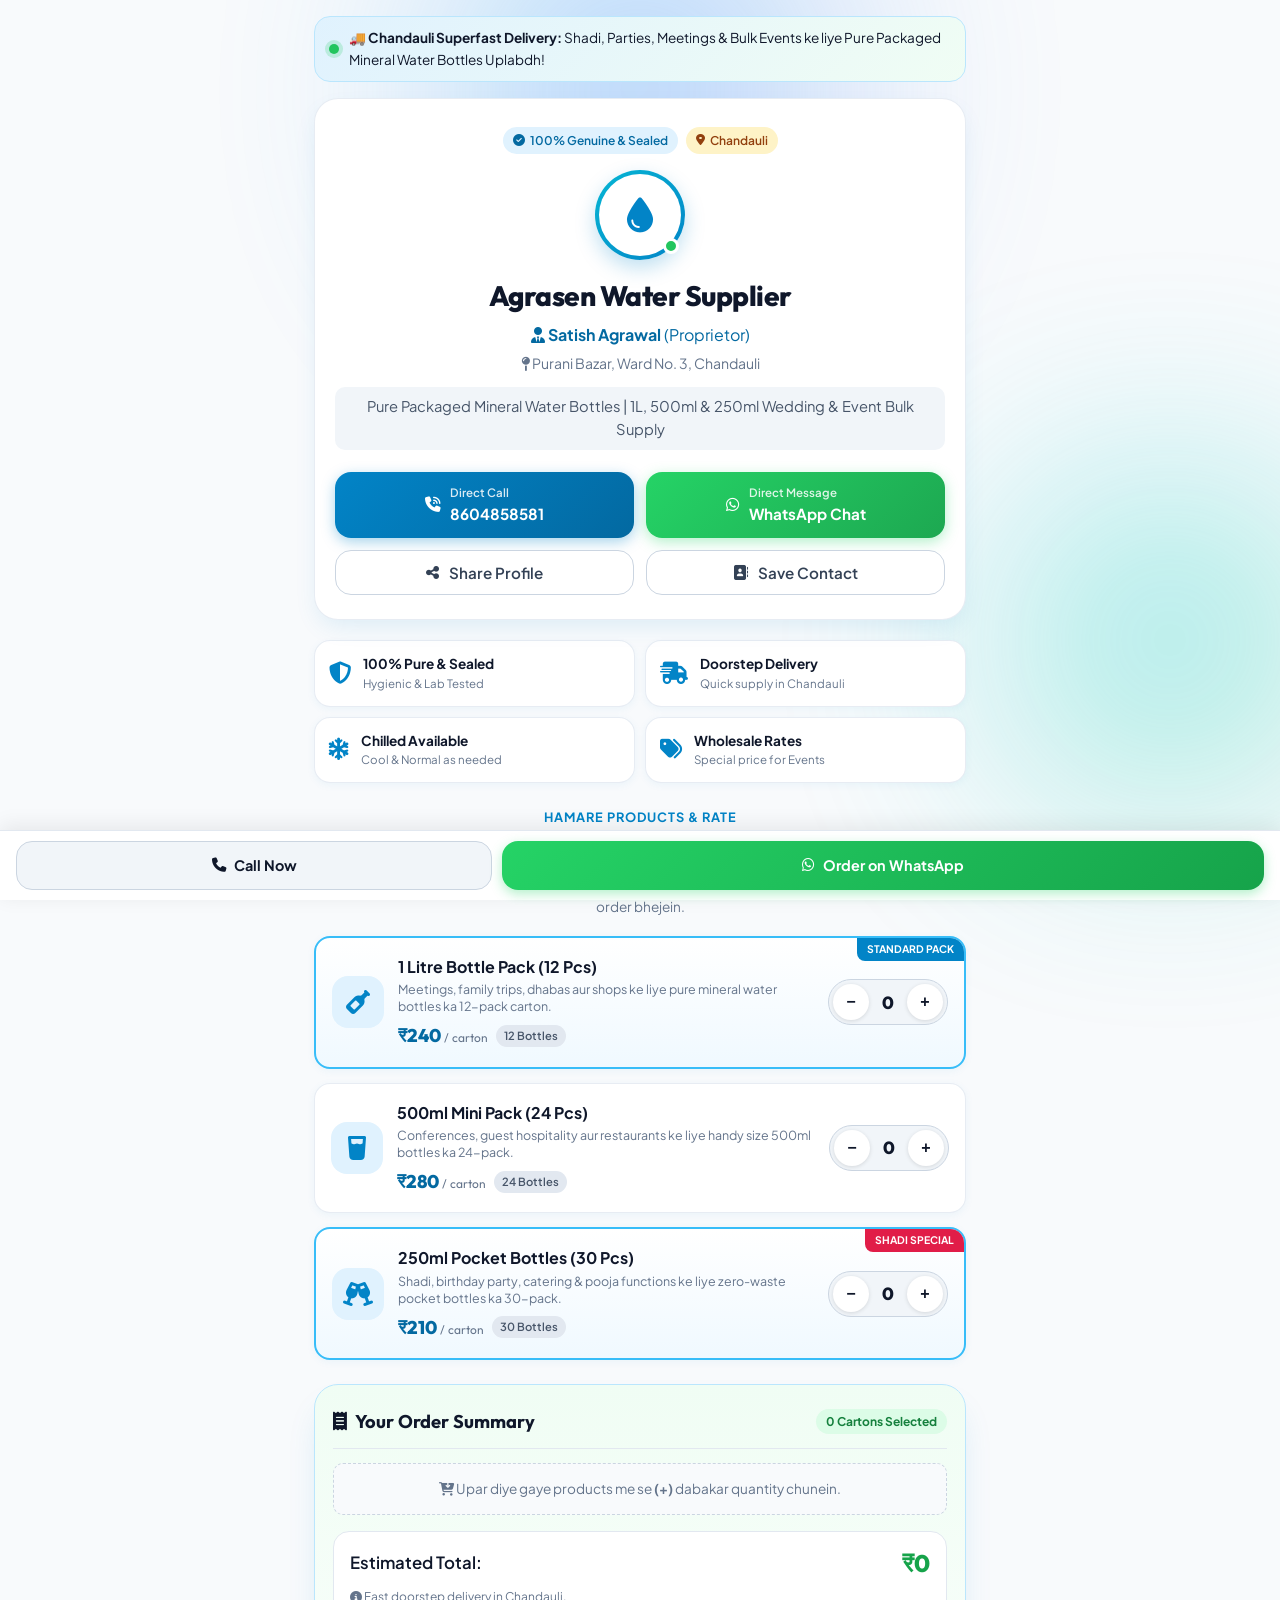
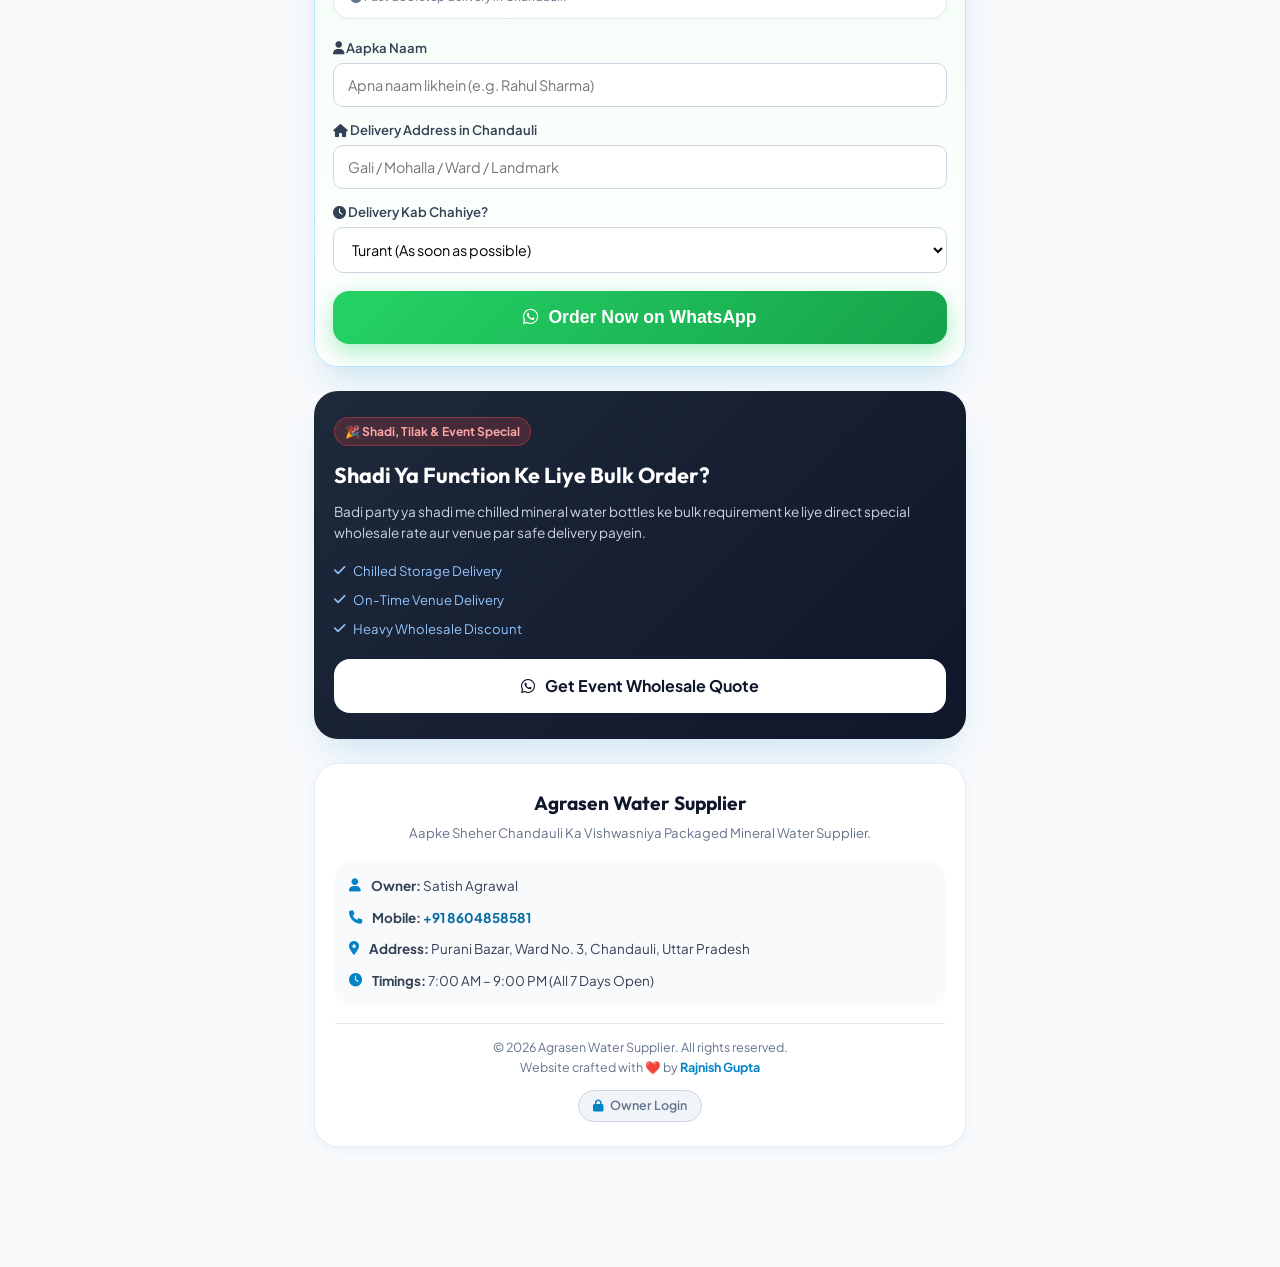
==== index.html @ 957b8730 "Add files via upload" ====
<!DOCTYPE html>
<html lang="hi">
<head>
  <meta charset="UTF-8">
  <meta name="viewport" content="width=device-width, initial-scale=1.0">
  <title>Agrasen Water Supplier | Pure & Packaged Mineral Water Delivery in Chandauli</title>
  
  <!-- SEO & Social Sharing Metadata -->
  <meta name="description" content="Agrasen Water Supplier (Satish Agrawal) - 1L, 500ml & 250ml Mineral Water bottles for Home, Office, Weddings & Events in Chandauli. Fastest Doorstep Delivery.">
  <meta property="og:title" content="Agrasen Water Supplier - Chandauli">
  <meta property="og:description" content="Order Event & Party Pack Mineral Water Bottles in 1-Click via WhatsApp. Fast Delivery in Chandauli (Purani Bazar).">
  <meta property="og:type" content="website">

  <!-- Google Fonts & Font Awesome Icons -->
  <link rel="preconnect" href="https://fonts.googleapis.com">
  <link rel="preconnect" href="https://fonts.gstatic.com" crossorigin>
  <link href="https://fonts.googleapis.com/css2?family=Outfit:wght@300;400;500;600;700;800&family=Plus+Jakarta+Sans:wght@400;500;600;700&display=swap" rel="stylesheet">
  <link rel="stylesheet" href="https://cdnjs.cloudflare.com/ajax/libs/font-awesome/6.4.0/css/all.min.css">

  <style>
    /* ===================================================================
       Agrasen Water Supplier - Embedded Complete Design System
       =================================================================== */
    :root {
      --primary-blue: #0284c7;
      --primary-dark: #0369a1;
      --accent-cyan: #06b6d4;
      --accent-light: #e0f2fe;
      --accent-green: #25d366;
      --accent-green-dark: #1da851;
      --text-dark: #0f172a;
      --text-muted: #64748b;
      --bg-main: #f8fafc;
      --card-bg: #ffffff;
      --border-light: rgba(226, 232, 240, 0.8);
      --shadow-sm: 0 2px 8px rgba(2, 132, 199, 0.06);
      --shadow-md: 0 10px 25px -5px rgba(2, 132, 199, 0.12);
      --shadow-lg: 0 20px 35px -10px rgba(2, 132, 199, 0.18);
      --radius-sm: 10px;
      --radius-md: 16px;
      --radius-lg: 24px;
      --radius-full: 9999px;
      --font-heading: 'Outfit', sans-serif;
      --font-body: 'Plus Jakarta Sans', sans-serif;
    }

    * {
      margin: 0;
      padding: 0;
      box-sizing: border-box;
      -webkit-tap-highlight-color: transparent;
    }

    body {
      font-family: var(--font-body);
      background-color: var(--bg-main);
      color: var(--text-dark);
      line-height: 1.6;
      overflow-x: hidden;
      position: relative;
      padding-bottom: 80px;
    }

    .bg-glow {
      position: fixed;
      border-radius: 50%;
      filter: blur(120px);
      z-index: -1;
      opacity: 0.45;
      pointer-events: none;
    }
    .glow-1 {
      width: 380px;
      height: 380px;
      background: linear-gradient(135deg, #38bdf8, #818cf8);
      top: -100px;
      left: 50%;
      transform: translateX(-50%);
    }
    .glow-2 {
      width: 320px;
      height: 320px;
      background: linear-gradient(135deg, #22d3ee, #34d399);
      bottom: 100px;
      right: -50px;
    }

    .page-wrapper {
      max-width: 680px;
      margin: 0 auto;
      padding: 16px 14px 40px;
    }

    /* Top Announcement Banner */
    .promo-top-bar {
      display: flex;
      align-items: center;
      gap: 10px;
      background: linear-gradient(135deg, #e0f2fe, #f0fdf4);
      border: 1px solid #bae6fd;
      padding: 10px 14px;
      border-radius: var(--radius-md);
      margin-bottom: 16px;
      font-size: 0.85rem;
      color: var(--text-dark);
    }
    .live-dot {
      width: 10px;
      height: 10px;
      background-color: #22c55e;
      border-radius: 50%;
      display: inline-block;
      flex-shrink: 0;
      box-shadow: 0 0 0 4px rgba(34, 197, 94, 0.2);
      animation: pulseDot 2s infinite;
    }
    @keyframes pulseDot {
      0%, 100% { transform: scale(1); opacity: 1; }
      50% { transform: scale(1.3); opacity: 0.7; }
    }

    /* Profile Card (Hero) */
    .profile-card {
      background: var(--card-bg);
      border-radius: var(--radius-lg);
      padding: 28px 20px 24px;
      text-align: center;
      box-shadow: var(--shadow-md);
      border: 1px solid var(--border-light);
      position: relative;
      margin-bottom: 20px;
    }

    .profile-badge-row {
      display: flex;
      justify-content: center;
      gap: 8px;
      flex-wrap: wrap;
      margin-bottom: 16px;
    }
    .tag-badge {
      font-size: 0.75rem;
      font-weight: 600;
      padding: 4px 10px;
      border-radius: var(--radius-full);
      display: inline-flex;
      align-items: center;
      gap: 5px;
    }
    .verified-tag {
      background-color: #e0f2fe;
      color: var(--primary-dark);
    }
    .location-tag {
      background-color: #fef3c7;
      color: #92400e;
    }

    .brand-avatar-container {
      position: relative;
      display: inline-block;
      margin-bottom: 14px;
    }
    .avatar-ring {
      width: 90px;
      height: 90px;
      border-radius: 50%;
      background: linear-gradient(135deg, var(--accent-cyan), var(--primary-blue));
      padding: 4px;
      display: flex;
      align-items: center;
      justify-content: center;
      box-shadow: 0 8px 20px rgba(2, 132, 199, 0.25);
    }
    .brand-avatar {
      width: 100%;
      height: 100%;
      background: #ffffff;
      border-radius: 50%;
      display: flex;
      align-items: center;
      justify-content: center;
      font-size: 2.2rem;
      color: var(--primary-blue);
    }
    .online-indicator {
      position: absolute;
      bottom: 6px;
      right: 6px;
      width: 16px;
      height: 16px;
      background: #22c55e;
      border: 3px solid #ffffff;
      border-radius: 50%;
    }

    .brand-name {
      font-family: var(--font-heading);
      font-size: 1.75rem;
      font-weight: 800;
      color: var(--text-dark);
      letter-spacing: -0.5px;
      margin-bottom: 4px;
    }
    .proprietor-title {
      font-size: 1rem;
      color: var(--primary-dark);
      margin-bottom: 4px;
    }
    .address-text {
      font-size: 0.88rem;
      color: var(--text-muted);
      margin-bottom: 12px;
    }
    .brand-tagline {
      font-size: 0.92rem;
      color: #475569;
      background: #f1f5f9;
      padding: 8px 12px;
      border-radius: var(--radius-sm);
      margin-bottom: 22px;
    }

    /* Action Buttons Grid */
    .action-grid {
      display: grid;
      grid-template-columns: 1fr 1fr;
      gap: 12px;
    }
    .btn {
      display: inline-flex;
      align-items: center;
      justify-content: center;
      gap: 10px;
      padding: 12px 14px;
      border-radius: var(--radius-md);
      text-decoration: none;
      font-family: var(--font-body);
      font-size: 0.95rem;
      font-weight: 600;
      border: none;
      cursor: pointer;
      transition: all 0.25s ease;
    }
    .btn:hover {
      transform: translateY(-2px);
    }

    .btn-call {
      background: linear-gradient(135deg, var(--primary-blue), var(--primary-dark));
      color: #ffffff;
      box-shadow: 0 4px 14px rgba(2, 132, 199, 0.35);
      text-align: left;
    }
    .btn-call small {
      font-size: 0.72rem;
      opacity: 0.85;
      display: block;
    }
    .btn-whatsapp {
      background: linear-gradient(135deg, var(--accent-green), var(--accent-green-dark));
      color: #ffffff;
      box-shadow: 0 4px 14px rgba(37, 211, 102, 0.35);
      text-align: left;
    }
    .btn-whatsapp small {
      font-size: 0.72rem;
      opacity: 0.85;
      display: block;
    }
    .btn-secondary {
      background: #ffffff;
      color: #334155;
      border: 1px solid #cbd5e1;
    }

    /* Trust USPs Section */
    .trust-grid {
      display: grid;
      grid-template-columns: repeat(2, 1fr);
      gap: 10px;
      margin-bottom: 24px;
    }
    .trust-pill {
      background: var(--card-bg);
      padding: 12px 14px;
      border-radius: var(--radius-md);
      border: 1px solid var(--border-light);
      box-shadow: var(--shadow-sm);
      display: flex;
      align-items: center;
      gap: 12px;
    }
    .trust-pill i {
      font-size: 1.4rem;
      color: var(--primary-blue);
      flex-shrink: 0;
    }
    .trust-pill h4 {
      font-size: 0.85rem;
      font-weight: 700;
      color: var(--text-dark);
    }
    .trust-pill p {
      font-size: 0.72rem;
      color: var(--text-muted);
    }

    /* Catalog & Products Section */
    .catalog-section {
      margin-bottom: 24px;
    }
    .section-title-wrap {
      text-align: center;
      margin-bottom: 18px;
    }
    .sub-heading {
      font-size: 0.8rem;
      text-transform: uppercase;
      letter-spacing: 1px;
      font-weight: 700;
      color: var(--primary-blue);
      display: block;
      margin-bottom: 4px;
    }
    .main-heading {
      font-family: var(--font-heading);
      font-size: 1.45rem;
      font-weight: 700;
      color: var(--text-dark);
      margin-bottom: 6px;
    }
    .sub-text {
      font-size: 0.85rem;
      color: var(--text-muted);
    }

    /* Products Grid */
    .products-grid {
      display: flex;
      flex-direction: column;
      gap: 14px;
      margin-bottom: 24px;
    }
    .product-card {
      background: var(--card-bg);
      border-radius: var(--radius-md);
      padding: 16px;
      border: 1px solid var(--border-light);
      box-shadow: var(--shadow-sm);
      display: grid;
      grid-template-columns: 52px 1fr auto;
      align-items: center;
      gap: 14px;
      position: relative;
      overflow: hidden;
      transition: all 0.2s;
    }
    .product-card.featured {
      border: 2px solid #38bdf8;
      background: linear-gradient(180deg, #ffffff, #f0f9ff);
    }
    .ribbon-badge {
      position: absolute;
      top: 0;
      right: 0;
      background: #0284c7;
      color: #ffffff;
      font-size: 0.65rem;
      font-weight: 700;
      padding: 3px 10px;
      border-bottom-left-radius: 8px;
      text-transform: uppercase;
    }
    .ribbon-badge.event-badge {
      background: #e11d48;
    }

    .product-icon-wrap {
      width: 52px;
      height: 52px;
      border-radius: var(--radius-md);
      background: var(--accent-light);
      display: flex;
      align-items: center;
      justify-content: center;
      font-size: 1.5rem;
      color: var(--primary-blue);
    }
    .product-info h3 {
      font-size: 1rem;
      font-weight: 700;
      color: var(--text-dark);
      margin-bottom: 2px;
    }
    .product-desc {
      font-size: 0.78rem;
      color: var(--text-muted);
      line-height: 1.35;
      margin-bottom: 6px;
    }
    .price-row {
      display: flex;
      align-items: center;
      gap: 8px;
    }
    .price-row .price {
      font-family: var(--font-heading);
      font-size: 1.15rem;
      font-weight: 800;
      color: var(--primary-dark);
    }
    .price-row small {
      font-size: 0.75rem;
      color: var(--text-muted);
      font-weight: 400;
    }
    .unit-badge {
      font-size: 0.7rem;
      background: #e2e8f0;
      color: #475569;
      padding: 2px 8px;
      border-radius: var(--radius-full);
      font-weight: 600;
    }

    /* Quantity Counter (+ / -) */
    .quantity-controller {
      display: flex;
      align-items: center;
      background: #f1f5f9;
      border-radius: var(--radius-full);
      padding: 4px;
      border: 1px solid #cbd5e1;
      user-select: none;
    }
    .qty-btn {
      width: 36px;
      height: 36px;
      border-radius: 50%;
      border: none;
      background: #ffffff;
      color: var(--text-dark);
      font-size: 1rem;
      font-weight: 800;
      display: flex;
      align-items: center;
      justify-content: center;
      cursor: pointer;
      box-shadow: 0 1px 4px rgba(0,0,0,0.12);
      transition: all 0.15s;
    }
    .qty-btn:active {
      background: var(--primary-blue);
      color: #ffffff;
      transform: scale(0.9);
    }
    .qty-input {
      width: 38px;
      text-align: center;
      font-family: var(--font-heading);
      font-size: 1.1rem;
      font-weight: 800;
      border: none;
      background: transparent;
      color: var(--text-dark);
      pointer-events: none;
    }

    /* Order Summary Box */
    .order-summary-card {
      background: #ffffff;
      border-radius: var(--radius-lg);
      padding: 22px 18px;
      border: 1px solid #bae6fd;
      box-shadow: var(--shadow-lg);
      background: linear-gradient(180deg, #f0fdf4 0%, #ffffff 100%);
    }
    .summary-header {
      display: flex;
      align-items: center;
      justify-content: space-between;
      border-bottom: 1px solid #e2e8f0;
      padding-bottom: 12px;
      margin-bottom: 14px;
    }
    .summary-header h3 {
      font-family: var(--font-heading);
      font-size: 1.15rem;
      color: var(--text-dark);
      display: flex;
      align-items: center;
      gap: 8px;
    }
    #item-count-badge {
      font-size: 0.75rem;
      font-weight: 700;
      background: #dcfce7;
      color: #15803d;
      padding: 3px 10px;
      border-radius: var(--radius-full);
    }

    .selected-items-list {
      min-height: 50px;
      margin-bottom: 16px;
    }
    .empty-hint {
      font-size: 0.85rem;
      color: var(--text-muted);
      text-align: center;
      padding: 14px;
      background: #f8fafc;
      border-radius: var(--radius-sm);
      border: 1px dashed #cbd5e1;
    }
    .cart-item-row {
      display: flex;
      justify-content: space-between;
      align-items: center;
      font-size: 0.9rem;
      padding: 8px 0;
      border-bottom: 1px solid #f1f5f9;
    }
    .cart-item-row strong {
      color: var(--primary-dark);
    }

    .price-breakdown {
      background: #ffffff;
      border: 1px solid #e2e8f0;
      border-radius: var(--radius-md);
      padding: 12px 16px;
      margin-bottom: 18px;
    }
    .price-line {
      display: flex;
      justify-content: space-between;
      align-items: center;
      font-size: 1.05rem;
      font-weight: 600;
    }
    .total-amount {
      font-family: var(--font-heading);
      font-size: 1.5rem;
      font-weight: 800;
      color: #16a34a;
    }
    .note-text {
      font-size: 0.75rem;
      color: var(--text-muted);
      margin-top: 4px;
    }

    .order-inputs {
      display: flex;
      flex-direction: column;
      gap: 12px;
      margin-bottom: 18px;
    }
    .input-group label {
      display: block;
      font-size: 0.82rem;
      font-weight: 600;
      color: #334155;
      margin-bottom: 5px;
    }
    .input-group input,
    .input-group select {
      width: 100%;
      padding: 12px 14px;
      border-radius: var(--radius-sm);
      border: 1px solid #cbd5e1;
      font-family: var(--font-body);
      font-size: 0.9rem;
      outline: none;
      background: #ffffff;
    }
    .input-group input:focus,
    .input-group select:focus {
      border-color: var(--primary-blue);
      box-shadow: 0 0 0 3px rgba(2, 132, 199, 0.15);
    }

    .btn-order-wa {
      width: 100%;
      background: linear-gradient(135deg, #25d366, #16a34a);
      color: #ffffff;
      font-size: 1.1rem;
      padding: 16px;
      border-radius: var(--radius-md);
      box-shadow: 0 8px 25px rgba(37, 211, 102, 0.4);
      border: none;
      cursor: pointer;
      display: flex;
      align-items: center;
      justify-content: center;
      gap: 10px;
      font-weight: 700;
    }

    /* Event Special Banner */
    .event-banner-card {
      background: linear-gradient(135deg, #1e293b, #0f172a);
      color: #ffffff;
      border-radius: var(--radius-lg);
      padding: 26px 20px;
      margin-bottom: 24px;
      box-shadow: var(--shadow-lg);
    }
    .special-tag {
      display: inline-block;
      background: rgba(239, 68, 68, 0.2);
      color: #fca5a5;
      border: 1px solid rgba(239, 68, 68, 0.4);
      font-size: 0.75rem;
      font-weight: 700;
      padding: 4px 10px;
      border-radius: var(--radius-full);
      margin-bottom: 12px;
    }
    .event-content h2 {
      font-family: var(--font-heading);
      font-size: 1.35rem;
      margin-bottom: 8px;
    }
    .event-content p {
      font-size: 0.85rem;
      color: #cbd5e1;
      margin-bottom: 16px;
    }
    .event-features {
      display: flex;
      flex-direction: column;
      gap: 8px;
      margin-bottom: 20px;
    }
    .event-features span {
      font-size: 0.82rem;
      color: #93c5fd;
      display: flex;
      align-items: center;
      gap: 8px;
    }
    .btn-event-wa {
      background: #ffffff;
      color: #0f172a;
      width: 100%;
      text-decoration: none;
      padding: 14px;
      display: flex;
      align-items: center;
      justify-content: center;
      gap: 10px;
      border-radius: var(--radius-md);
      font-weight: 700;
    }

    /* Main Footer */
    .main-footer {
      background: #ffffff;
      border-radius: var(--radius-lg);
      padding: 24px 20px;
      border: 1px solid var(--border-light);
      box-shadow: var(--shadow-sm);
      text-align: center;
    }
    .footer-brand h3 {
      font-family: var(--font-heading);
      font-size: 1.2rem;
      color: var(--text-dark);
      margin-bottom: 4px;
    }
    .footer-brand p {
      font-size: 0.82rem;
      color: var(--text-muted);
      margin-bottom: 18px;
    }
    .footer-details {
      display: flex;
      flex-direction: column;
      gap: 10px;
      text-align: left;
      background: #f8fafc;
      padding: 14px;
      border-radius: var(--radius-md);
      margin-bottom: 18px;
    }
    .footer-row {
      display: flex;
      align-items: flex-start;
      gap: 10px;
      font-size: 0.84rem;
      color: #334155;
    }
    .footer-row i {
      color: var(--primary-blue);
      margin-top: 4px;
    }
    .footer-row a {
      color: var(--primary-dark);
      text-decoration: none;
      font-weight: 700;
    }
    .footer-bottom {
      border-top: 1px solid #e2e8f0;
      padding-top: 14px;
      font-size: 0.78rem;
      color: var(--text-muted);
    }
    .footer-bottom .credit strong {
      color: var(--primary-blue);
    }

    /* Floating Sticky Bar (Mobile Only) */
    .mobile-sticky-bar {
      position: fixed;
      bottom: 0;
      left: 0;
      right: 0;
      background: #ffffff;
      border-top: 1px solid #e2e8f0;
      box-shadow: 0 -4px 20px rgba(0, 0, 0, 0.08);
      padding: 10px 16px;
      display: grid;
      grid-template-columns: 1fr 1.6fr;
      gap: 10px;
      z-index: 999;
    }
    .sticky-btn {
      display: flex;
      align-items: center;
      justify-content: center;
      gap: 8px;
      padding: 12px;
      border-radius: var(--radius-md);
      font-size: 0.9rem;
      font-weight: 700;
      text-decoration: none;
    }
    .sticky-btn.call-btn {
      background: #f1f5f9;
      color: var(--text-dark);
      border: 1px solid #cbd5e1;
    }
    .sticky-btn.whatsapp-btn {
      background: linear-gradient(135deg, #25d366, #16a34a);
      color: #ffffff;
      box-shadow: 0 4px 12px rgba(37, 211, 102, 0.35);
    }

    @media (max-width: 480px) {
      .product-card {
        grid-template-columns: 46px 1fr;
        gap: 10px;
      }
      .quantity-controller {
        grid-column: span 2;
        justify-content: center;
        width: 100%;
        margin-top: 6px;
      }
      .brand-name {
        font-size: 1.45rem;
      }
    }
  </style>
</head>
<body>

  <!-- Floating Sticky Action Bar (Mobile Bottom Bar) -->
  <div class="mobile-sticky-bar">
    <a href="tel:+918604858581" class="sticky-btn call-btn" id="sticky-call">
      <i class="fa-solid fa-phone"></i>
      <span>Call Now</span>
    </a>
    <a href="https://wa.me/918604858581?text=Hello%20Satish%20Bhaiya%2C%20mujhe%20Agrasen%20Water%20Supplier%20se%20paani%20order%20karna%20hai." target="_blank" class="sticky-btn whatsapp-btn" id="sticky-whatsapp">
      <i class="fa-brands fa-whatsapp"></i>
      <span>Order on WhatsApp</span>
    </a>
  </div>

  <!-- Background Decorative Glows -->
  <div class="bg-glow glow-1"></div>
  <div class="bg-glow glow-2"></div>

  <!-- Main Container -->
  <main class="page-wrapper">

    <!-- Top Announcement Banner -->
    <div class="promo-top-bar">
      <span class="live-dot"></span>
      <p>🚚 <strong>Chandauli Superfast Delivery:</strong> Shadi, Parties, Meetings & Bulk Events ke liye Pure Packaged Mineral Water Bottles Uplabdh!</p>
    </div>

    <!-- Header & Profile Card -->
    <header class="profile-card">
      <div class="profile-badge-row">
        <span class="tag-badge verified-tag"><i class="fa-solid fa-circle-check"></i> 100% Genuine & Sealed</span>
        <span class="tag-badge location-tag"><i class="fa-solid fa-location-dot"></i> Chandauli</span>
      </div>

      <div class="brand-avatar-container">
        <div class="avatar-ring">
          <div class="brand-avatar">
            <i class="fa-solid fa-droplet"></i>
          </div>
        </div>
        <span class="online-indicator" title="Taking Orders Now"></span>
      </div>

      <h1 class="brand-name">Agrasen Water Supplier</h1>
      <p class="proprietor-title">
        <i class="fa-solid fa-user-tie"></i> <strong>Satish Agrawal</strong> (Proprietor)
      </p>

      <p class="address-text">
        <i class="fa-solid fa-map-pin"></i> Purani Bazar, Ward No. 3, Chandauli
      </p>

      <p class="brand-tagline">
        Pure Packaged Mineral Water Bottles | 1L, 500ml & 250ml Wedding & Event Bulk Supply
      </p>

      <!-- Main Quick Action Buttons -->
      <div class="action-grid">
        <a href="tel:+918604858581" class="btn btn-call" id="btn-main-call">
          <i class="fa-solid fa-phone-volume"></i>
          <div>
            <small>Direct Call</small>
            <strong>8604858581</strong>
          </div>
        </a>

        <a href="https://wa.me/918604858581?text=Hello%20Satish%20Ji%2C%20mujhe%20paani%20ke%20order%20ke%20liye%20baat%20karni%20hai." target="_blank" class="btn btn-whatsapp" id="btn-main-wa">
          <i class="fa-brands fa-whatsapp"></i>
          <div>
            <small>Direct Message</small>
            <strong>WhatsApp Chat</strong>
          </div>
        </a>

        <button onclick="shareAgencyPage()" class="btn btn-secondary" id="btn-share-page">
          <i class="fa-solid fa-share-nodes"></i>
          <span>Share Profile</span>
        </button>

        <button onclick="downloadContactVCard()" class="btn btn-secondary" id="btn-save-contact">
          <i class="fa-solid fa-address-book"></i>
          <span>Save Contact</span>
        </button>
      </div>
    </header>

    <!-- Trust USPs (Badges) -->
    <section class="trust-grid">
      <div class="trust-pill">
        <i class="fa-solid fa-shield-halved"></i>
        <div>
          <h4>100% Pure & Sealed</h4>
          <p>Hygienic & Lab Tested</p>
        </div>
      </div>
      <div class="trust-pill">
        <i class="fa-solid fa-truck-fast"></i>
        <div>
          <h4>Doorstep Delivery</h4>
          <p>Quick supply in Chandauli</p>
        </div>
      </div>
      <div class="trust-pill">
        <i class="fa-solid fa-snowflake"></i>
        <div>
          <h4>Chilled Available</h4>
          <p>Cool & Normal as needed</p>
        </div>
      </div>
      <div class="trust-pill">
        <i class="fa-solid fa-tags"></i>
        <div>
          <h4>Wholesale Rates</h4>
          <p>Special price for Events</p>
        </div>
      </div>
    </section>

    <!-- Interactive Products & WhatsApp Order Section -->
    <section class="catalog-section" id="products">
      <div class="section-title-wrap">
        <span class="sub-heading">Hamare Products & Rate</span>
        <h2 class="main-heading">Select Bottles & Order Directly</h2>
        <p class="sub-text">Apna required bottle size select karein aur (+) dabakar quantity chunein. WhatsApp par 1-click mein order bhejein.</p>
      </div>

      <div class="products-grid">

        <!-- Product 1: 1 Litre Bottles Pack -->
        <div class="product-card featured" data-id="p1">
          <div class="ribbon-badge">Standard Pack</div>
          <div class="product-icon-wrap">
            <i class="fa-solid fa-wine-bottle"></i>
          </div>
          <div class="product-info">
            <h3>1 Litre Bottle Pack (12 Pcs)</h3>
            <p class="product-desc">Meetings, family trips, dhabas aur shops ke liye pure mineral water bottles ka 12-pack carton.</p>
            <div class="price-row">
              <span class="price">₹<span id="price-val-p1">240</span> <small>/ carton</small></span>
              <span class="unit-badge">12 Bottles</span>
            </div>
          </div>
          <div class="quantity-controller">
            <button type="button" class="qty-btn" onclick="handleQtyChange('p1', -1)">−</button>
            <input type="text" id="qty-p1" class="qty-input" value="0" readonly>
            <button type="button" class="qty-btn" onclick="handleQtyChange('p1', 1)">+</button>
          </div>
        </div>

        <!-- Product 2: 500ml Bottle Pack -->
        <div class="product-card" data-id="p2">
          <div class="product-icon-wrap">
            <i class="fa-solid fa-glass-water"></i>
          </div>
          <div class="product-info">
            <h3>500ml Mini Pack (24 Pcs)</h3>
            <p class="product-desc">Conferences, guest hospitality aur restaurants ke liye handy size 500ml bottles ka 24-pack.</p>
            <div class="price-row">
              <span class="price">₹<span id="price-val-p2">280</span> <small>/ carton</small></span>
              <span class="unit-badge">24 Bottles</span>
            </div>
          </div>
          <div class="quantity-controller">
            <button type="button" class="qty-btn" onclick="handleQtyChange('p2', -1)">−</button>
            <input type="text" id="qty-p2" class="qty-input" value="0" readonly>
            <button type="button" class="qty-btn" onclick="handleQtyChange('p2', 1)">+</button>
          </div>
        </div>

        <!-- Product 3: 250ml Party & Wedding Pack -->
        <div class="product-card featured" data-id="p3">
          <div class="ribbon-badge event-badge">Shadi Special</div>
          <div class="product-icon-wrap">
            <i class="fa-solid fa-champagne-glasses"></i>
          </div>
          <div class="product-info">
            <h3>250ml Pocket Bottles (30 Pcs)</h3>
            <p class="product-desc">Shadi, birthday party, catering & pooja functions ke liye zero-waste pocket bottles ka 30-pack.</p>
            <div class="price-row">
              <span class="price">₹<span id="price-val-p3">210</span> <small>/ carton</small></span>
              <span class="unit-badge">30 Bottles</span>
            </div>
          </div>
          <div class="quantity-controller">
            <button type="button" class="qty-btn" onclick="handleQtyChange('p3', -1)">−</button>
            <input type="text" id="qty-p3" class="qty-input" value="0" readonly>
            <button type="button" class="qty-btn" onclick="handleQtyChange('p3', 1)">+</button>
          </div>
        </div>

      </div>

      <!-- Live Order Calculator & WhatsApp Dispatch Box -->
      <div class="order-summary-card" id="checkout-box">
        <div class="summary-header">
          <h3><i class="fa-solid fa-receipt"></i> Your Order Summary</h3>
          <span id="item-count-badge">0 Cartons Selected</span>
        </div>

        <div class="selected-items-list" id="selected-items-container">
          <p class="empty-hint"><i class="fa-solid fa-cart-arrow-down"></i> Upar diye gaye products me se <strong>(+)</strong> dabakar quantity chunein.</p>
        </div>

        <div class="price-breakdown">
          <div class="price-line">
            <span>Estimated Total:</span>
            <span class="total-amount" id="total-price">₹0</span>
          </div>
          <p class="note-text"><i class="fa-solid fa-circle-info"></i> Fast doorstep delivery in Chandauli.</p>
        </div>

        <!-- Customer Delivery Details Form -->
        <div class="order-inputs">
          <div class="input-group">
            <label for="cust-name"><i class="fa-solid fa-user"></i> Aapka Naam</label>
            <input type="text" id="cust-name" placeholder="Apna naam likhein (e.g. Rahul Sharma)">
          </div>

          <div class="input-group">
            <label for="cust-address"><i class="fa-solid fa-house"></i> Delivery Address in Chandauli</label>
            <input type="text" id="cust-address" placeholder="Gali / Mohalla / Ward / Landmark">
          </div>

          <div class="input-group">
            <label for="delivery-time"><i class="fa-solid fa-clock"></i> Delivery Kab Chahiye?</label>
            <select id="delivery-time">
              <option value="Turant (Urgent Delivery)">Turant (As soon as possible)</option>
              <option value="Aaj Shaam Tak">Aaj Shaam Tak (Evening)</option>
              <option value="Kal Subah (Morning)">Kal Subah (Morning)</option>
              <option value="Event / Shadi Ki Date Ko">Shadi / Event Date (Advance Booking)</option>
            </select>
          </div>
        </div>

        <button class="btn-order-wa" id="btn-submit-order" onclick="sendOrderWhatsApp()">
          <i class="fa-brands fa-whatsapp"></i>
          <span>Order Now on WhatsApp</span>
        </button>
      </div>

    </section>

    <!-- Special Wedding & Event Booking Banner -->
    <section class="event-banner-card">
      <div class="event-content">
        <span class="special-tag">🎉 Shadi, Tilak & Event Special</span>
        <h2>Shadi Ya Function Ke Liye Bulk Order?</h2>
        <p>Badi party ya shadi me chilled mineral water bottles ke bulk requirement ke liye direct special wholesale rate aur venue par safe delivery payein.</p>
        <div class="event-features">
          <span><i class="fa-solid fa-check"></i> Chilled Storage Delivery</span>
          <span><i class="fa-solid fa-check"></i> On-Time Venue Delivery</span>
          <span><i class="fa-solid fa-check"></i> Heavy Wholesale Discount</span>
        </div>
        <a href="https://wa.me/918604858581?text=Namaste%20Satish%20Ji%2C%20mujhe%20Shadi%2FEvent%20ke%20liye%20bulk%20water%20bottles%20ki%20quotation%20aur%20rate%20chahiye." target="_blank" class="btn-event-wa">
          <i class="fa-brands fa-whatsapp"></i>
          <span>Get Event Wholesale Quote</span>
        </a>
      </div>
    </section>

    <!-- Location & Contact Footer -->
    <footer class="main-footer">
      <div class="footer-brand">
        <h3>Agrasen Water Supplier</h3>
        <p>Aapke Sheher Chandauli Ka Vishwasniya Packaged Mineral Water Supplier.</p>
      </div>

      <div class="footer-details">
        <div class="footer-row">
          <i class="fa-solid fa-user"></i>
          <span><strong>Owner:</strong> Satish Agrawal</span>
        </div>
        <div class="footer-row">
          <i class="fa-solid fa-phone"></i>
          <span><strong>Mobile:</strong> <a href="tel:+918604858581">+91 8604858581</a></span>
        </div>
        <div class="footer-row">
          <i class="fa-solid fa-location-dot"></i>
          <span><strong>Address:</strong> Purani Bazar, Ward No. 3, Chandauli, Uttar Pradesh</span>
        </div>
        <div class="footer-row">
          <i class="fa-solid fa-clock"></i>
          <span><strong>Timings:</strong> 7:00 AM – 9:00 PM (All 7 Days Open)</span>
        </div>
      </div>

      <div class="footer-bottom">
        <p>© 2026 Agrasen Water Supplier. All rights reserved.</p>
        <p class="credit">Website crafted with ❤️ by <strong>Rajnish Gupta</strong></p>
        <div style="margin-top: 12px;">
          <a href="/admin" id="footerAdminLink" style="display: inline-flex; align-items: center; gap: 6px; font-size: 0.78rem; color: #64748b; text-decoration: none; padding: 5px 14px; border-radius: 20px; background: #f1f5f9; border: 1px solid #cbd5e1; font-weight: 600; transition: all 0.2s;">
            <i class="fa-solid fa-lock" style="color: #0284c7; font-size: 0.75rem;"></i>
            <span>Owner Login</span>
          </a>
        </div>
      </div>
    </footer>

  </main>

  <script>
    const WHATSAPP_NUMBER = "918604858581";

    // Products Data (With Dynamic Price Hydration)
    const productCatalog = {
      p1: { name: "1L Bottle Pack (12 Pcs)", price: 240, qty: 0, unit: "carton" },
      p2: { name: "500ml Mini Pack (24 Pcs)", price: 280, qty: 0, unit: "carton" },
      p3: { name: "250ml Wedding Pack (30 Pcs)", price: 210, qty: 0, unit: "carton" }
    };

    // Load Live Dynamic Prices from Database / API
    async function loadDynamicPricing() {
      try {
        const res = await fetch(window.location.origin + "/api/products");
        if (res.ok) {
          const data = await res.json();
          const items = data.products || data;
          for (const [id, prod] of Object.entries(items)) {
            if (productCatalog[id] && prod.price) {
              productCatalog[id].price = Number(prod.price);
              const priceEl = document.getElementById("price-val-" + id);
              if (priceEl) {
                priceEl.textContent = prod.price;
              }
            }
          }
          renderCart();
        }
      } catch (e) {
        // Fallback to default prices silently
      }
    }

    document.addEventListener("DOMContentLoaded", loadDynamicPricing);

    function handleQtyChange(pid, change) {
      if (!productCatalog[pid]) return;

      let current = productCatalog[pid].qty;
      let updated = current + change;
      if (updated < 0) updated = 0;

      productCatalog[pid].qty = updated;

      const input = document.getElementById("qty-" + pid);
      if (input) {
        input.value = updated;
      }

      renderCart();
    }

    function renderCart() {
      const container = document.getElementById("selected-items-container");
      const totalAmountEl = document.getElementById("total-price");
      const countBadgeEl = document.getElementById("item-count-badge");

      let total = 0;
      let count = 0;
      let html = "";

      for (const [id, item] of Object.entries(productCatalog)) {
        if (item.qty > 0) {
          const subtotal = item.qty * item.price;
          total += subtotal;
          count += item.qty;

          html += '<div class="cart-item-row">' +
                    '<span>' + item.name + ' <strong>× ' + item.qty + '</strong></span>' +
                    '<span>₹' + subtotal + '</span>' +
                  '</div>';
        }
      }

      if (count === 0) {
        container.innerHTML = '<p class="empty-hint"><i class="fa-solid fa-cart-arrow-down"></i> Upar diye gaye products me se <strong>(+)</strong> dabakar quantity chunein.</p>';
        countBadgeEl.textContent = "0 Cartons Selected";
      } else {
        container.innerHTML = html;
        countBadgeEl.textContent = count + " Cartons Selected";
      }

      totalAmountEl.textContent = "₹" + total;
    }

    function sendOrderWhatsApp() {
      let items = [];
      let total = 0;

      for (const [id, item] of Object.entries(productCatalog)) {
        if (item.qty > 0) {
          const subtotal = item.qty * item.price;
          total += subtotal;
          items.push("• *" + item.name + "* : " + item.qty + " " + item.unit + " (₹" + subtotal + ")");
        }
      }

      if (items.length === 0) {
        alert("Kripya pehle upar kisi product par (+) dabakar quantity chunein.");
        document.getElementById("products").scrollIntoView({ behavior: 'smooth' });
        return;
      }

      const custName = document.getElementById("cust-name").value.trim() || "Customer";
      const custAddress = document.getElementById("cust-address").value.trim() || "Chandauli (Purani Bazar)";
      const deliveryTime = document.getElementById("delivery-time").value;

      const message = 
"📦 *NEW WATER ORDER - AGRASEN WATER SUPPLIER*\n" +
"━━━━━━━━━━━━━━━━━━━━\n" +
"👤 *Customer Name:* " + custName + "\n" +
"📍 *Delivery Address:* " + custAddress + "\n" +
"⏰ *Delivery Time:* " + deliveryTime + "\n" +
"━━━━━━━━━━━━━━━━━━━━\n" +
"🛒 *ORDER ITEMS:*\n" +
items.join("\n") + "\n" +
"━━━━━━━━━━━━━━━━━━━━\n" +
"💰 *ESTIMATED TOTAL: ₹" + total + "*\n" +
"🚚 *Location:* Chandauli (Purani Bazar, Ward No. 3)\n\n" +
"_Kripya order confirm karke delivery bhej dijiye._";

      const waUrl = "https://wa.me/" + WHATSAPP_NUMBER + "?text=" + encodeURIComponent(message);
      window.open(waUrl, "_blank");
    }

    function shareAgencyPage() {
      if (navigator.share) {
        navigator.share({
          title: "Agrasen Water Supplier - Chandauli",
          text: "Order Pure Packaged Mineral Water Bottles in Chandauli from Satish Agrawal (Agrasen Water Supplier).",
          url: window.location.href
        }).catch(function() {});
      } else {
        navigator.clipboard.writeText(window.location.href).then(function() {
          alert("✅ Website Link Copied! Aap ise WhatsApp ya Instagram par share kar sakte hain.");
        }).catch(function() {
          alert("Website Link: " + window.location.href);
        });
      }
    }

    function downloadContactVCard() {
      const vcard = 
"BEGIN:VCARD\n" +
"VERSION:3.0\n" +
"FN:Satish Agrawal (Agrasen Water Supplier)\n" +
"ORG:Agrasen Water Supplier Chandauli\n" +
"TITLE:Proprietor & Packaged Mineral Water Distributor\n" +
"TEL;TYPE=CELL,VOICE:+918604858581\n" +
"ADR;TYPE=WORK:;;Purani Bazar, Ward No. 3;Chandauli;UP;;India\n" +
"NOTE:Mineral Water Bottles 1L, 500ml, 250ml & Wedding Bulk Supply in Chandauli.\n" +
"END:VCARD";

      const blob = new Blob([vcard], { type: "text/vcard;charset=utf-8" });
      const url = URL.createObjectURL(blob);
      const a = document.createElement("a");
      a.href = url;
      a.download = "Satish_Agrawal_Agrasen_Water.vcf";
      document.body.appendChild(a);
      a.click();
      document.body.removeChild(a);
      URL.revokeObjectURL(url);
    }
  </script>
</body>
</html>
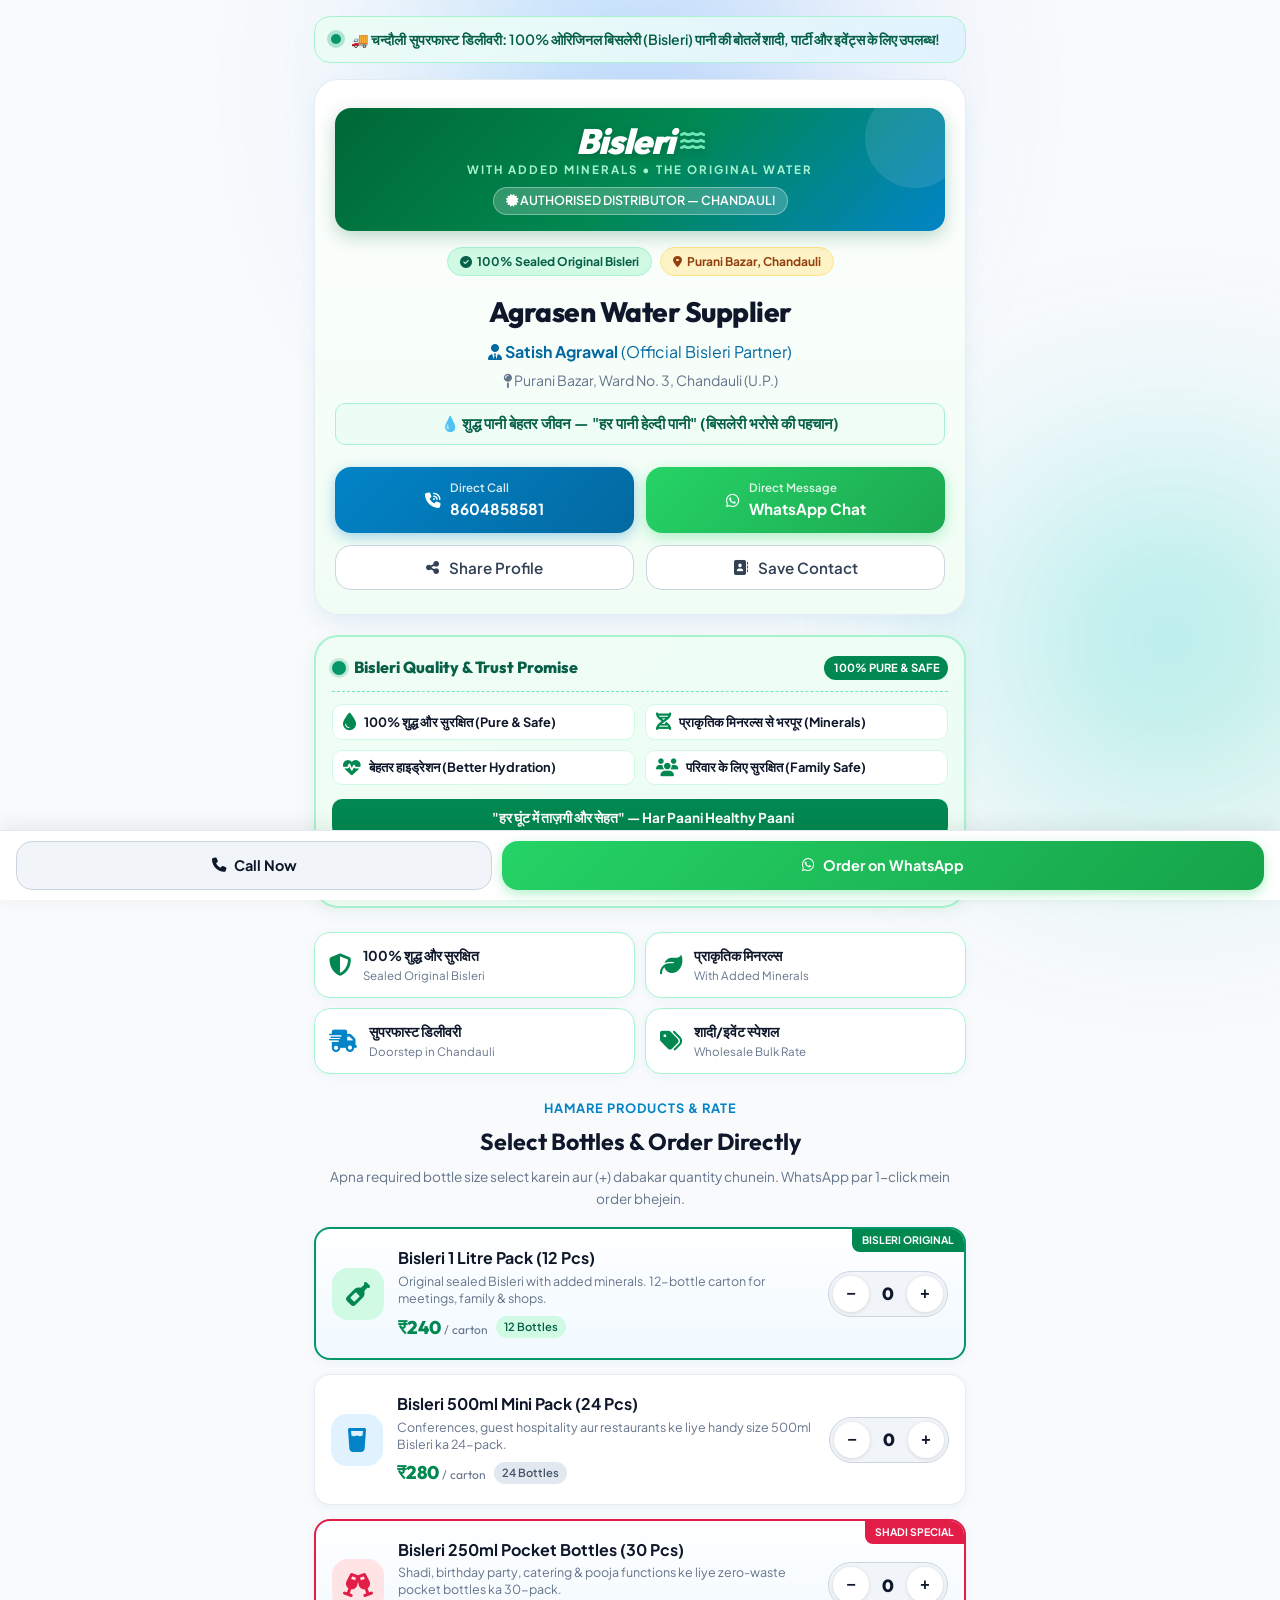
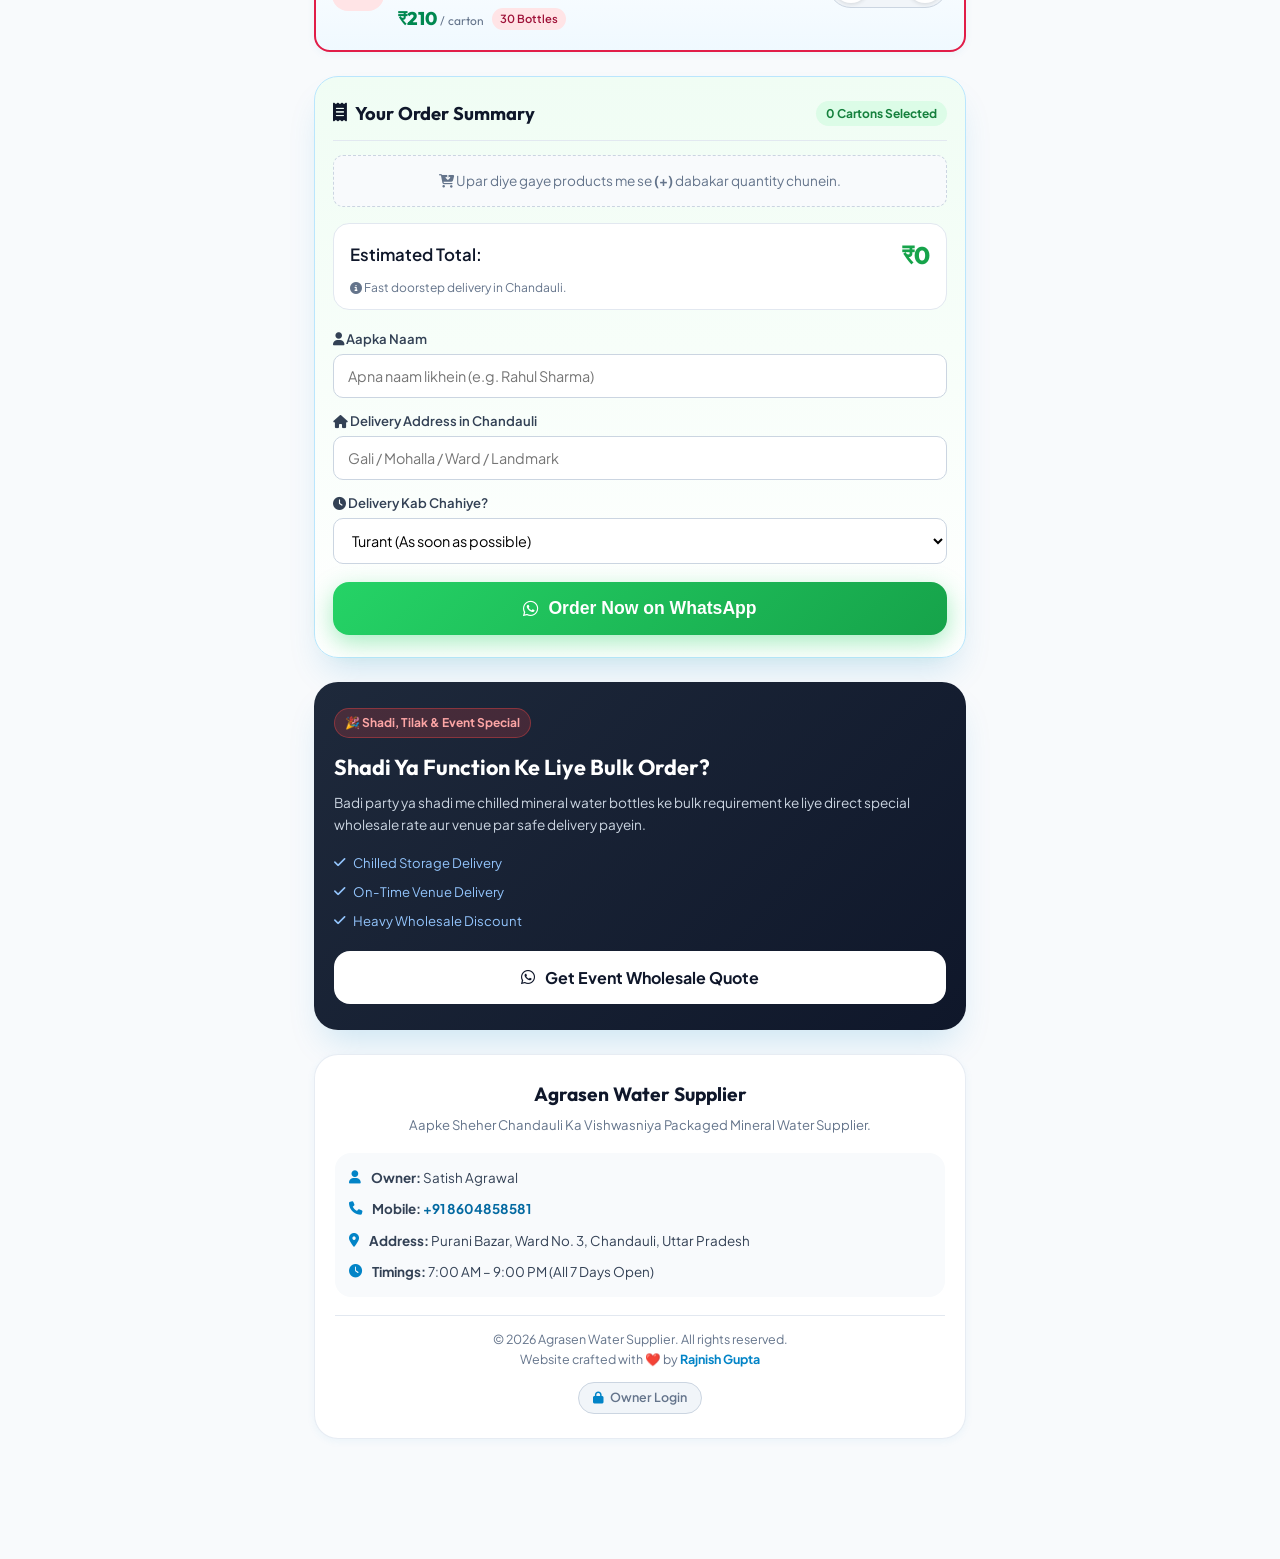
==== commit e023f0ef: "Bisleri Photo Added" ====
--- a/index.html
+++ b/index.html
@@ -96,22 +96,23 @@
       display: flex;
       align-items: center;
       gap: 10px;
-      background: linear-gradient(135deg, #e0f2fe, #f0fdf4);
-      border: 1px solid #bae6fd;
-      padding: 10px 14px;
+      background: linear-gradient(135deg, #ecfdf5, #e0f2fe);
+      border: 1px solid #a7f3d0;
+      padding: 11px 16px;
       border-radius: var(--radius-md);
       margin-bottom: 16px;
-      font-size: 0.85rem;
-      color: var(--text-dark);
+      font-size: 0.88rem;
+      color: #065f46;
+      font-weight: 600;
     }
     .live-dot {
       width: 10px;
       height: 10px;
-      background-color: #22c55e;
+      background-color: #059669;
       border-radius: 50%;
       display: inline-block;
       flex-shrink: 0;
-      box-shadow: 0 0 0 4px rgba(34, 197, 94, 0.2);
+      box-shadow: 0 0 0 4px rgba(5, 150, 105, 0.25);
       animation: pulseDot 2s infinite;
     }
     @keyframes pulseDot {
@@ -129,6 +130,23 @@
       border: 1px solid var(--border-light);
       position: relative;
       margin-bottom: 20px;
+      background: linear-gradient(180deg, #ffffff 0%, #f0fdf4 100%);
+    }
+
+    .bisleri-brand-pill {
+      display: inline-flex;
+      align-items: center;
+      gap: 8px;
+      background: #008850;
+      color: #ffffff;
+      padding: 6px 16px;
+      border-radius: 9999px;
+      font-family: var(--font-heading);
+      font-size: 0.85rem;
+      font-weight: 800;
+      letter-spacing: 0.5px;
+      margin-bottom: 14px;
+      box-shadow: 0 4px 12px rgba(0, 136, 80, 0.35);
     }
 
     .profile-badge-row {
@@ -136,41 +154,43 @@
       justify-content: center;
       gap: 8px;
       flex-wrap: wrap;
-      margin-bottom: 16px;
+      margin-bottom: 14px;
     }
     .tag-badge {
       font-size: 0.75rem;
-      font-weight: 600;
-      padding: 4px 10px;
+      font-weight: 700;
+      padding: 4px 12px;
       border-radius: var(--radius-full);
       display: inline-flex;
       align-items: center;
       gap: 5px;
     }
     .verified-tag {
-      background-color: #e0f2fe;
-      color: var(--primary-dark);
+      background-color: #d1fae5;
+      color: #065f46;
+      border: 1px solid #a7f3d0;
     }
     .location-tag {
       background-color: #fef3c7;
       color: #92400e;
+      border: 1px solid #fde68a;
     }
 
     .brand-avatar-container {
       position: relative;
       display: inline-block;
-      margin-bottom: 14px;
+      margin-bottom: 12px;
     }
     .avatar-ring {
-      width: 90px;
-      height: 90px;
+      width: 96px;
+      height: 96px;
       border-radius: 50%;
-      background: linear-gradient(135deg, var(--accent-cyan), var(--primary-blue));
+      background: linear-gradient(135deg, #008850, #0284c7);
       padding: 4px;
       display: flex;
       align-items: center;
       justify-content: center;
-      box-shadow: 0 8px 20px rgba(2, 132, 199, 0.25);
+      box-shadow: 0 8px 24px rgba(0, 136, 80, 0.3);
     }
     .brand-avatar {
       width: 100%;
@@ -178,10 +198,20 @@
       background: #ffffff;
       border-radius: 50%;
       display: flex;
+      flex-direction: column;
       align-items: center;
       justify-content: center;
-      font-size: 2.2rem;
-      color: var(--primary-blue);
+      font-size: 1.5rem;
+      color: #008850;
+      font-weight: 900;
+      font-family: var(--font-heading);
+    }
+    .brand-avatar small {
+      font-size: 0.55rem;
+      font-weight: 700;
+      letter-spacing: 0.5px;
+      color: #0284c7;
+      margin-top: -2px;
     }
     .online-indicator {
       position: absolute;
@@ -219,6 +249,246 @@
       padding: 8px 12px;
       border-radius: var(--radius-sm);
       margin-bottom: 22px;
+    }
+
+    /* Bisleri Brand Logo Header Box */
+    .bisleri-official-header {
+      background: linear-gradient(135deg, #006837 0%, #008850 50%, #0284c7 100%);
+      border-radius: var(--radius-md);
+      padding: 16px 14px;
+      color: #ffffff;
+      margin-bottom: 16px;
+      box-shadow: 0 6px 18px rgba(0, 104, 55, 0.25);
+      position: relative;
+      overflow: hidden;
+      display: flex;
+      flex-direction: column;
+      align-items: center;
+      text-align: center;
+    }
+    .bisleri-official-header::before {
+      content: '';
+      position: absolute;
+      top: -20px;
+      right: -20px;
+      width: 100px;
+      height: 100px;
+      background: rgba(255, 255, 255, 0.1);
+      border-radius: 50%;
+      pointer-events: none;
+    }
+    .bisleri-logo-title {
+      font-family: 'Outfit', sans-serif;
+      font-size: 2.2rem;
+      font-weight: 900;
+      font-style: italic;
+      letter-spacing: -1px;
+      line-height: 1;
+      text-shadow: 0 2px 8px rgba(0, 0, 0, 0.2);
+      display: flex;
+      align-items: center;
+      gap: 6px;
+    }
+    .bisleri-logo-sub {
+      font-size: 0.72rem;
+      text-transform: uppercase;
+      letter-spacing: 2px;
+      color: #a7f3d0;
+      font-weight: 700;
+      margin-top: 2px;
+    }
+    .bisleri-slogan-pill {
+      margin-top: 8px;
+      background: rgba(255, 255, 255, 0.2);
+      border: 1px solid rgba(255, 255, 255, 0.35);
+      padding: 3px 12px;
+      border-radius: 20px;
+      font-size: 0.78rem;
+      font-weight: 600;
+    }
+
+    /* Bisleri WhatsApp Status Showcase Card */
+    .status-showcase-card {
+      background: linear-gradient(135deg, #f0fdf4 0%, #ecfdf5 100%);
+      border: 2px solid #a7f3d0;
+      border-radius: var(--radius-lg);
+      padding: 18px 16px;
+      margin-bottom: 24px;
+      box-shadow: 0 4px 16px rgba(0, 136, 80, 0.08);
+      position: relative;
+    }
+    .status-showcase-header {
+      display: flex;
+      align-items: center;
+      justify-content: space-between;
+      margin-bottom: 12px;
+      border-bottom: 1px dashed #6ee7b7;
+      padding-bottom: 10px;
+    }
+    .status-title-wrap {
+      display: flex;
+      align-items: center;
+      gap: 8px;
+    }
+    .status-pulse-ring {
+      width: 14px;
+      height: 14px;
+      background: #059669;
+      border-radius: 50%;
+      box-shadow: 0 0 0 3px rgba(5, 150, 105, 0.2);
+      animation: pulseDot 2s infinite;
+    }
+    .status-title-wrap h3 {
+      font-size: 1rem;
+      font-weight: 800;
+      color: #065f46;
+      font-family: var(--font-heading);
+    }
+    .status-badge-verified {
+      font-size: 0.7rem;
+      background: #008850;
+      color: #ffffff;
+      padding: 3px 8px;
+      border-radius: 12px;
+      font-weight: 700;
+    }
+    .status-features-grid {
+      display: grid;
+      grid-template-columns: repeat(2, 1fr);
+      gap: 10px;
+      margin-bottom: 14px;
+    }
+    .status-feature-item {
+      display: flex;
+      align-items: center;
+      gap: 8px;
+      background: #ffffff;
+      padding: 8px 10px;
+      border-radius: var(--radius-sm);
+      border: 1px solid #d1fae5;
+    }
+    .status-feature-item i {
+      color: #008850;
+      font-size: 1.1rem;
+      flex-shrink: 0;
+    }
+    .status-feature-item span {
+      font-size: 0.8rem;
+      font-weight: 700;
+      color: #0f172a;
+      line-height: 1.25;
+    }
+    .status-tagline-bar {
+      text-align: center;
+      background: #008850;
+      color: #ffffff;
+      padding: 8px 12px;
+      border-radius: var(--radius-sm);
+      font-size: 0.85rem;
+      font-weight: 700;
+      margin-bottom: 12px;
+      display: flex;
+      align-items: center;
+      justify-content: center;
+      gap: 6px;
+    }
+    .btn-view-poster {
+      width: 100%;
+      background: #ffffff;
+      color: #008850;
+      border: 1.5px solid #008850;
+      padding: 10px;
+      border-radius: var(--radius-md);
+      font-weight: 700;
+      font-size: 0.88rem;
+      cursor: pointer;
+      display: flex;
+      align-items: center;
+      justify-content: center;
+      gap: 8px;
+      transition: all 0.2s;
+    }
+    .btn-view-poster:hover {
+      background: #008850;
+      color: #ffffff;
+    }
+
+    /* Poster Preview Modal */
+    .poster-modal {
+      display: none;
+      position: fixed;
+      top: 0;
+      left: 0;
+      width: 100%;
+      height: 100%;
+      background: rgba(15, 23, 42, 0.85);
+      backdrop-filter: blur(8px);
+      z-index: 9999;
+      align-items: center;
+      justify-content: center;
+      padding: 16px;
+    }
+    .poster-modal.active {
+      display: flex;
+    }
+    .poster-modal-content {
+      background: #ffffff;
+      border-radius: var(--radius-lg);
+      max-width: 440px;
+      width: 100%;
+      overflow: hidden;
+      box-shadow: 0 25px 50px -12px rgba(0, 0, 0, 0.5);
+      animation: zoomInModal 0.25s ease-out;
+      position: relative;
+    }
+    @keyframes zoomInModal {
+      from { transform: scale(0.9); opacity: 0; }
+      to { transform: scale(1); opacity: 1; }
+    }
+    .poster-modal-header {
+      display: flex;
+      align-items: center;
+      justify-content: space-between;
+      padding: 12px 16px;
+      background: #008850;
+      color: #ffffff;
+    }
+    .poster-modal-header h4 {
+      font-size: 0.95rem;
+      font-weight: 700;
+      display: flex;
+      align-items: center;
+      gap: 6px;
+    }
+    .close-modal-btn {
+      background: transparent;
+      border: none;
+      color: #ffffff;
+      font-size: 1.3rem;
+      cursor: pointer;
+      display: flex;
+      align-items: center;
+      justify-content: center;
+      padding: 4px;
+    }
+    .poster-modal-body {
+      padding: 12px;
+      text-align: center;
+      max-height: 80vh;
+      overflow-y: auto;
+    }
+    .poster-modal-img {
+      width: 100%;
+      border-radius: var(--radius-md);
+      box-shadow: 0 4px 12px rgba(0,0,0,0.1);
+      display: block;
+    }
+    .poster-modal-actions {
+      padding: 12px 16px;
+      background: #f8fafc;
+      border-top: 1px solid #e2e8f0;
+      display: flex;
+      gap: 10px;
     }
 
     /* Action Buttons Grid */
@@ -790,36 +1060,40 @@
     <!-- Top Announcement Banner -->
     <div class="promo-top-bar">
       <span class="live-dot"></span>
-      <p>🚚 <strong>Chandauli Superfast Delivery:</strong> Shadi, Parties, Meetings & Bulk Events ke liye Pure Packaged Mineral Water Bottles Uplabdh!</p>
+      <p>🚚 <strong>चन्दौली सुपरफास्ट डिलीवरी:</strong> 100% ओरिजिनल बिसलेरी (Bisleri) पानी की बोतलें शादी, पार्टी और इवेंट्स के लिए उपलब्ध!</p>
     </div>
 
     <!-- Header & Profile Card -->
     <header class="profile-card">
+      
+      <!-- Official Bisleri Distributor Brand Badge -->
+      <div class="bisleri-official-header">
+        <div class="bisleri-logo-title">
+          <span>Bisleri</span>
+          <i class="fa-solid fa-water" style="font-size: 1.4rem; color: #6ee7b7;"></i>
+        </div>
+        <div class="bisleri-logo-sub">with added minerals • The Original Water</div>
+        <div class="bisleri-slogan-pill">
+          <i class="fa-solid fa-certificate"></i> AUTHORISED DISTRIBUTOR — CHANDAULI
+        </div>
+      </div>
+
       <div class="profile-badge-row">
-        <span class="tag-badge verified-tag"><i class="fa-solid fa-circle-check"></i> 100% Genuine & Sealed</span>
-        <span class="tag-badge location-tag"><i class="fa-solid fa-location-dot"></i> Chandauli</span>
-      </div>
-
-      <div class="brand-avatar-container">
-        <div class="avatar-ring">
-          <div class="brand-avatar">
-            <i class="fa-solid fa-droplet"></i>
-          </div>
-        </div>
-        <span class="online-indicator" title="Taking Orders Now"></span>
+        <span class="tag-badge verified-tag"><i class="fa-solid fa-circle-check"></i> 100% Sealed Original Bisleri</span>
+        <span class="tag-badge location-tag"><i class="fa-solid fa-location-dot"></i> Purani Bazar, Chandauli</span>
       </div>
 
       <h1 class="brand-name">Agrasen Water Supplier</h1>
       <p class="proprietor-title">
-        <i class="fa-solid fa-user-tie"></i> <strong>Satish Agrawal</strong> (Proprietor)
+        <i class="fa-solid fa-user-tie"></i> <strong>Satish Agrawal</strong> (Official Bisleri Partner)
       </p>
 
       <p class="address-text">
-        <i class="fa-solid fa-map-pin"></i> Purani Bazar, Ward No. 3, Chandauli
+        <i class="fa-solid fa-map-pin"></i> Purani Bazar, Ward No. 3, Chandauli (U.P.)
       </p>
 
-      <p class="brand-tagline">
-        Pure Packaged Mineral Water Bottles | 1L, 500ml & 250ml Wedding & Event Bulk Supply
+      <p class="brand-tagline" style="background: linear-gradient(135deg, #ecfdf5, #f0fdf4); border: 1px solid #a7f3d0; color: #065f46; font-weight: 700;">
+        💧 शुद्ध पानी बेहतर जीवन — "हर पानी हेल्दी पानी" (बिसलेरी भरोसे की पहचान)
       </p>
 
       <!-- Main Quick Action Buttons -->
@@ -832,7 +1106,7 @@
           </div>
         </a>
 
-        <a href="https://wa.me/918604858581?text=Hello%20Satish%20Ji%2C%20mujhe%20paani%20ke%20order%20ke%20liye%20baat%20karni%20hai." target="_blank" class="btn btn-whatsapp" id="btn-main-wa">
+        <a href="https://wa.me/918604858581?text=Hello%20Satish%20Ji%2C%20mujhe%20Bisleri%20water%20bottles%20order%20karna%20hai." target="_blank" class="btn btn-whatsapp" id="btn-main-wa">
           <i class="fa-brands fa-whatsapp"></i>
           <div>
             <small>Direct Message</small>
@@ -852,34 +1126,74 @@
       </div>
     </header>
 
-    <!-- Trust USPs (Badges) -->
+    <!-- Official Bisleri Quality & Status Guarantee Showcase -->
+    <section class="status-showcase-card">
+      <div class="status-showcase-header">
+        <div class="status-title-wrap">
+          <span class="status-pulse-ring"></span>
+          <h3>Bisleri Quality & Trust Promise</h3>
+        </div>
+        <span class="status-badge-verified"><i class="fa-solid fa-shield-check"></i> 100% PURE & SAFE</span>
+      </div>
+
+      <div class="status-features-grid">
+        <div class="status-feature-item">
+          <i class="fa-solid fa-droplet"></i>
+          <span>100% शुद्ध और सुरक्षित (Pure & Safe)</span>
+        </div>
+        <div class="status-feature-item">
+          <i class="fa-solid fa-dna"></i>
+          <span>प्राकृतिक मिनरल्स से भरपूर (Minerals)</span>
+        </div>
+        <div class="status-feature-item">
+          <i class="fa-solid fa-heart-pulse"></i>
+          <span>बेहतर हाइड्रेशन (Better Hydration)</span>
+        </div>
+        <div class="status-feature-item">
+          <i class="fa-solid fa-users"></i>
+          <span>परिवार के लिए सुरक्षित (Family Safe)</span>
+        </div>
+      </div>
+
+      <div class="status-tagline-bar">
+        <i class="fa-solid fa-sparkles"></i>
+        <span>"हर घूंट में ताज़गी और सेहत" — Har Paani Healthy Paani</span>
+      </div>
+
+      <button type="button" class="btn-view-poster" onclick="openPosterModal()">
+        <i class="fa-solid fa-image"></i>
+        <span>View Official Bisleri Status Poster (स्टेटस पोस्टर देखें)</span>
+      </button>
+    </section>
+
+    <!-- Trust USPs (Badges matching the Poster) -->
     <section class="trust-grid">
-      <div class="trust-pill">
-        <i class="fa-solid fa-shield-halved"></i>
+      <div class="trust-pill" style="border-color: #a7f3d0;">
+        <i class="fa-solid fa-shield-halved" style="color: #008850;"></i>
         <div>
-          <h4>100% Pure & Sealed</h4>
-          <p>Hygienic & Lab Tested</p>
-        </div>
-      </div>
-      <div class="trust-pill">
-        <i class="fa-solid fa-truck-fast"></i>
+          <h4>100% शुद्ध और सुरक्षित</h4>
+          <p>Sealed Original Bisleri</p>
+        </div>
+      </div>
+      <div class="trust-pill" style="border-color: #a7f3d0;">
+        <i class="fa-solid fa-leaf" style="color: #008850;"></i>
         <div>
-          <h4>Doorstep Delivery</h4>
-          <p>Quick supply in Chandauli</p>
-        </div>
-      </div>
-      <div class="trust-pill">
-        <i class="fa-solid fa-snowflake"></i>
+          <h4>प्राकृतिक मिनरल्स</h4>
+          <p>With Added Minerals</p>
+        </div>
+      </div>
+      <div class="trust-pill" style="border-color: #a7f3d0;">
+        <i class="fa-solid fa-truck-fast" style="color: #0284c7;"></i>
         <div>
-          <h4>Chilled Available</h4>
-          <p>Cool & Normal as needed</p>
-        </div>
-      </div>
-      <div class="trust-pill">
-        <i class="fa-solid fa-tags"></i>
+          <h4>सुपरफास्ट डिलीवरी</h4>
+          <p>Doorstep in Chandauli</p>
+        </div>
+      </div>
+      <div class="trust-pill" style="border-color: #a7f3d0;">
+        <i class="fa-solid fa-tags" style="color: #008850;"></i>
         <div>
-          <h4>Wholesale Rates</h4>
-          <p>Special price for Events</p>
+          <h4>शादी/इवेंट स्पेशल</h4>
+          <p>Wholesale Bulk Rate</p>
         </div>
       </div>
     </section>
@@ -895,17 +1209,17 @@
       <div class="products-grid">
 
         <!-- Product 1: 1 Litre Bottles Pack -->
-        <div class="product-card featured" data-id="p1">
-          <div class="ribbon-badge">Standard Pack</div>
-          <div class="product-icon-wrap">
+        <div class="product-card featured" data-id="p1" style="border-color: #059669;">
+          <div class="ribbon-badge" style="background: #008850;">Bisleri Original</div>
+          <div class="product-icon-wrap" style="background: #d1fae5; color: #008850;">
             <i class="fa-solid fa-wine-bottle"></i>
           </div>
           <div class="product-info">
-            <h3>1 Litre Bottle Pack (12 Pcs)</h3>
-            <p class="product-desc">Meetings, family trips, dhabas aur shops ke liye pure mineral water bottles ka 12-pack carton.</p>
+            <h3>Bisleri 1 Litre Pack (12 Pcs)</h3>
+            <p class="product-desc">Original sealed Bisleri with added minerals. 12-bottle carton for meetings, family & shops.</p>
             <div class="price-row">
-              <span class="price">₹<span id="price-val-p1">240</span> <small>/ carton</small></span>
-              <span class="unit-badge">12 Bottles</span>
+              <span class="price" style="color: #008850;">₹<span id="price-val-p1">240</span> <small>/ carton</small></span>
+              <span class="unit-badge" style="background: #d1fae5; color: #065f46;">12 Bottles</span>
             </div>
           </div>
           <div class="quantity-controller">
@@ -917,14 +1231,14 @@
 
         <!-- Product 2: 500ml Bottle Pack -->
         <div class="product-card" data-id="p2">
-          <div class="product-icon-wrap">
+          <div class="product-icon-wrap" style="background: #e0f2fe; color: #0284c7;">
             <i class="fa-solid fa-glass-water"></i>
           </div>
           <div class="product-info">
-            <h3>500ml Mini Pack (24 Pcs)</h3>
-            <p class="product-desc">Conferences, guest hospitality aur restaurants ke liye handy size 500ml bottles ka 24-pack.</p>
+            <h3>Bisleri 500ml Mini Pack (24 Pcs)</h3>
+            <p class="product-desc">Conferences, guest hospitality aur restaurants ke liye handy size 500ml Bisleri ka 24-pack.</p>
             <div class="price-row">
-              <span class="price">₹<span id="price-val-p2">280</span> <small>/ carton</small></span>
+              <span class="price" style="color: #008850;">₹<span id="price-val-p2">280</span> <small>/ carton</small></span>
               <span class="unit-badge">24 Bottles</span>
             </div>
           </div>
@@ -936,17 +1250,17 @@
         </div>
 
         <!-- Product 3: 250ml Party & Wedding Pack -->
-        <div class="product-card featured" data-id="p3">
+        <div class="product-card featured" data-id="p3" style="border-color: #e11d48;">
           <div class="ribbon-badge event-badge">Shadi Special</div>
-          <div class="product-icon-wrap">
+          <div class="product-icon-wrap" style="background: #ffe4e6; color: #e11d48;">
             <i class="fa-solid fa-champagne-glasses"></i>
           </div>
           <div class="product-info">
-            <h3>250ml Pocket Bottles (30 Pcs)</h3>
+            <h3>Bisleri 250ml Pocket Bottles (30 Pcs)</h3>
             <p class="product-desc">Shadi, birthday party, catering & pooja functions ke liye zero-waste pocket bottles ka 30-pack.</p>
             <div class="price-row">
-              <span class="price">₹<span id="price-val-p3">210</span> <small>/ carton</small></span>
-              <span class="unit-badge">30 Bottles</span>
+              <span class="price" style="color: #008850;">₹<span id="price-val-p3">210</span> <small>/ carton</small></span>
+              <span class="unit-badge" style="background: #ffe4e6; color: #9f1239;">30 Bottles</span>
             </div>
           </div>
           <div class="quantity-controller">
@@ -1064,10 +1378,38 @@
       </div>
     </footer>
 
-  </main>
+  <!-- Official Status Poster Preview Modal -->
+  <div class="poster-modal" id="posterModal" onclick="closePosterModal(event)">
+    <div class="poster-modal-content" onclick="event.stopPropagation()">
+      <div class="poster-modal-header">
+        <h4><i class="fa-solid fa-certificate"></i> Bisleri Authorised Distributor Poster</h4>
+        <button class="close-modal-btn" onclick="closePosterModal()" title="Close">&times;</button>
+      </div>
+      <div class="poster-modal-body">
+        <img src="bisleri-poster.png" alt="Satish Agrawal Bisleri Official Poster Chandauli" class="poster-modal-img" onerror="this.src='https://images.unsplash.com/photo-1559839734-2b71ea197ec2?auto=format&fit=crop&w=800&q=80'">
+      </div>
+      <div class="poster-modal-actions">
+        <a href="https://wa.me/918604858581?text=Namaste%20Satish%20Ji%2C%20maine%20aapka%20Bisleri%20official%20poster%20dekha%2C%20mujhe%20water%20bottles%20order%20karna%20hai." target="_blank" class="btn btn-whatsapp" style="width: 100%; text-align: center;">
+          <i class="fa-brands fa-whatsapp"></i>
+          <span>WhatsApp Par Contact Karein</span>
+        </a>
+      </div>
+    </div>
+  </div>
 
   <script>
     const WHATSAPP_NUMBER = "918604858581";
+
+    // Modal Controls
+    function openPosterModal() {
+      const modal = document.getElementById("posterModal");
+      if (modal) modal.classList.add("active");
+    }
+
+    function closePosterModal(event) {
+      const modal = document.getElementById("posterModal");
+      if (modal) modal.classList.remove("active");
+    }
 
     // Products Data (With Dynamic Price Hydration)
     const productCatalog = {
